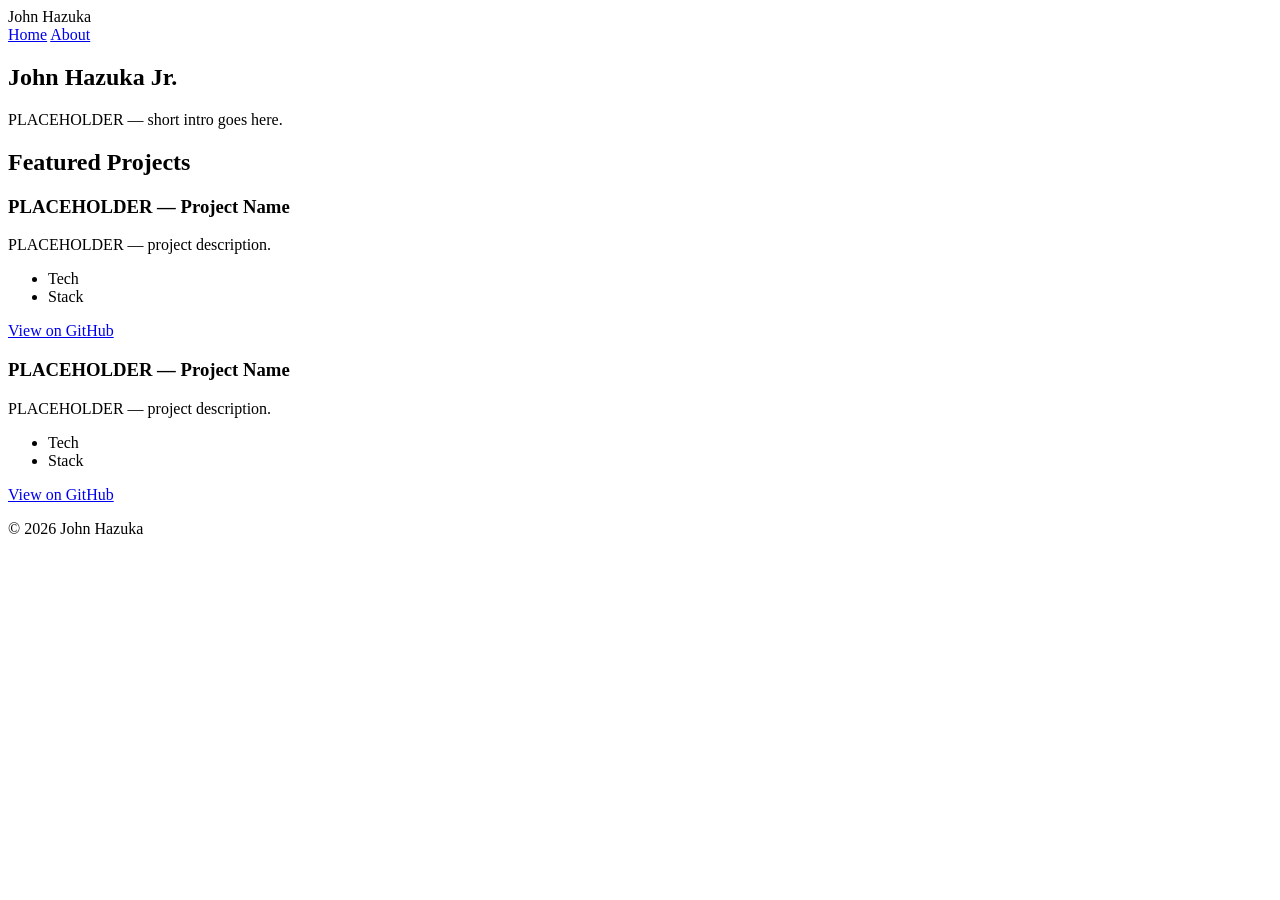
==== index.html @ 1b845841 "Create index.html Index structure" ====
<!DOCTYPE html>
<html lang="en">
<head>
  <meta charset="UTF-8">
  <meta name="viewport" content="width=device-width, initial-scale=1.0">
  <title>John Hazuka — Portfolio</title>
  <link rel="preconnect" href="https://fonts.googleapis.com">
  <link href="https://fonts.googleapis.com/css2?family=Rye&family=Source+Sans+3:wght@400;600;700&display=swap" rel="stylesheet">
  <link rel="stylesheet" href="style.css">
</head>
<body>
  <header class="site-header">
    <div class="nav-inner">
      <span class="site-title">John Hazuka</span>
      <nav class="site-nav">
        <a href="index.html">Home</a>
        <a href="about.html">About</a>
      </nav>
    </div>
  </header>

  <main>
    <section class="hero">
      <h1>John Hazuka Jr.</h1>
      <!-- TODO: short personal introduction -->
      <p>PLACEHOLDER — short intro goes here.</p>
    </section>

    <section class="projects">
      <h2>Featured Projects</h2>

      <!-- TODO: replace with real project — repeat this article per project -->
      <article class="project-card">
        <h3>PLACEHOLDER — Project Name</h3>
        <p>PLACEHOLDER — project description.</p>
        <ul class="tag-list">
          <li>Tech</li>
          <li>Stack</li>
        </ul>
        <a href="#">View on GitHub</a>
      </article>

      <article class="project-card">
        <h3>PLACEHOLDER — Project Name</h3>
        <p>PLACEHOLDER — project description.</p>
        <ul class="tag-list">
          <li>Tech</li>
          <li>Stack</li>
        </ul>
        <a href="#">View on GitHub</a>
      </article>
    </section>
  </main>

  <footer class="site-footer">
    <p>&copy; 2026 John Hazuka</p>
  </footer>
</body>
</html>
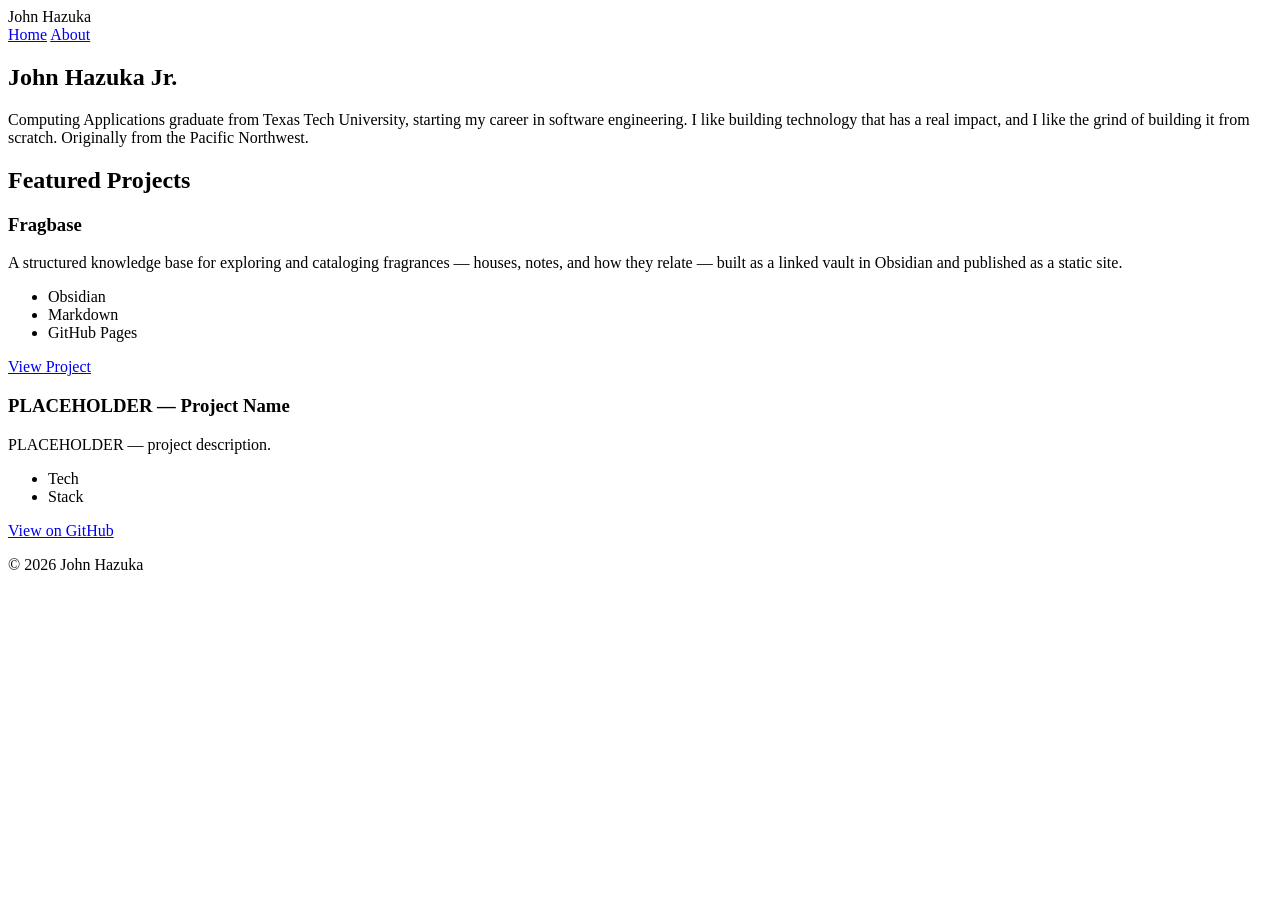
==== commit 608d79e3: "Bio added bio to index and one project" ====
--- a/index.html
+++ b/index.html
@@ -22,24 +22,24 @@
   <main>
     <section class="hero">
       <h1>John Hazuka Jr.</h1>
-      <!-- TODO: short personal introduction -->
-      <p>PLACEHOLDER — short intro goes here.</p>
+      <p>Computing Applications graduate from Texas Tech University, starting my career in software engineering. I like building technology that has a real impact, and I like the grind of building it from scratch. Originally from the Pacific Northwest.</p>
     </section>
 
     <section class="projects">
       <h2>Featured Projects</h2>
 
-      <!-- TODO: replace with real project — repeat this article per project -->
       <article class="project-card">
-        <h3>PLACEHOLDER — Project Name</h3>
-        <p>PLACEHOLDER — project description.</p>
+        <h3>Fragbase</h3>
+        <p>A structured knowledge base for exploring and cataloging fragrances — houses, notes, and how they relate — built as a linked vault in Obsidian and published as a static site.</p>
         <ul class="tag-list">
-          <li>Tech</li>
-          <li>Stack</li>
+          <li>Obsidian</li>
+          <li>Markdown</li>
+          <li>GitHub Pages</li>
         </ul>
-        <a href="#">View on GitHub</a>
+        <a href="https://johnhazukajr.github.io/frag-knowledge-base/">View Project</a>
       </article>
 
+      <!-- TODO: replace with real project — repeat this article per project -->
       <article class="project-card">
         <h3>PLACEHOLDER — Project Name</h3>
         <p>PLACEHOLDER — project description.</p>
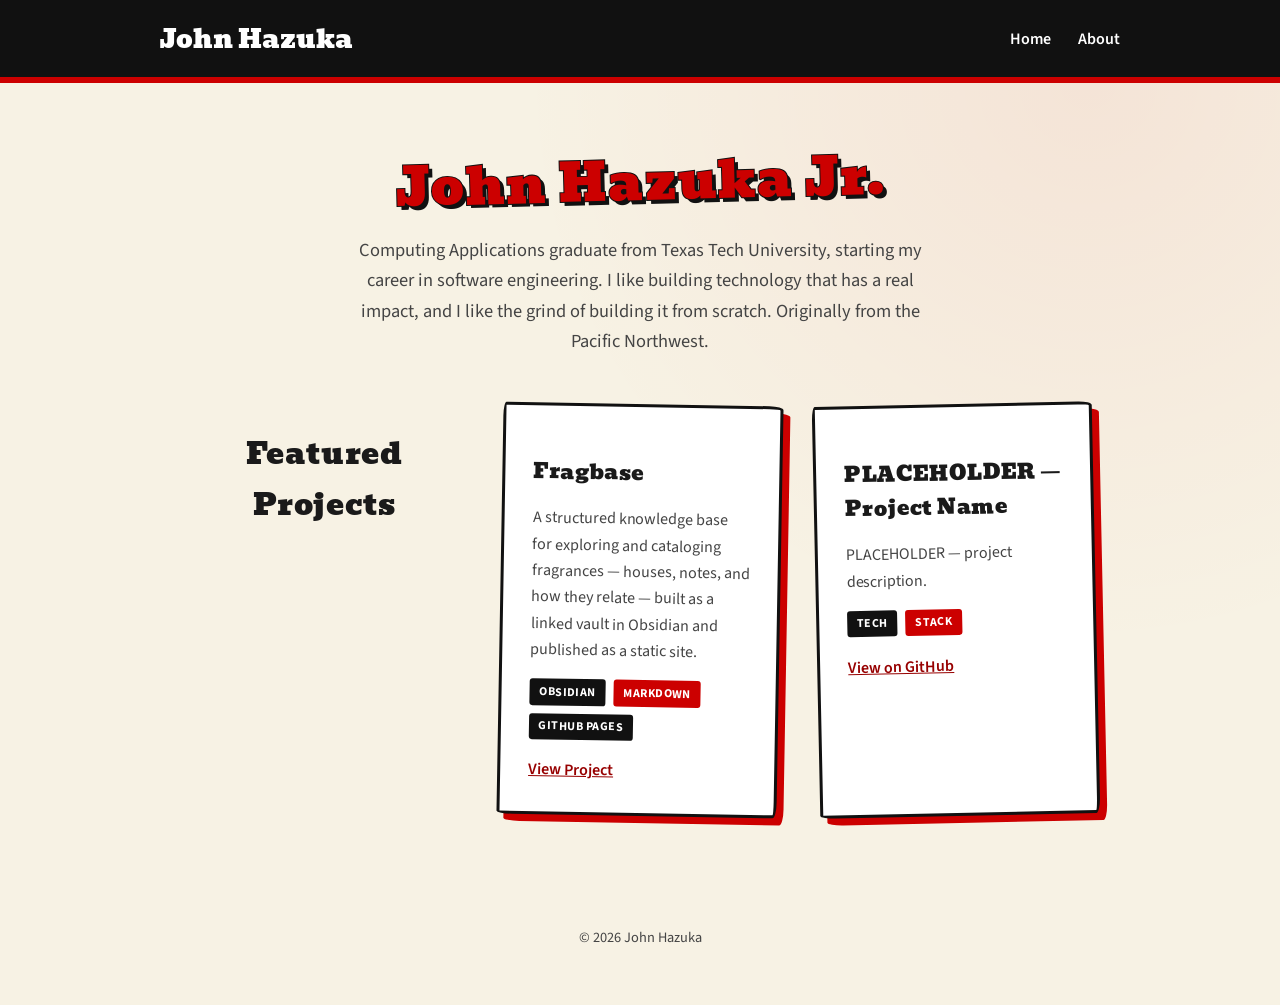
==== commit 57a6f4de: "CSS added root css styles animations" ====
--- a/index.html
+++ b/index.html
@@ -5,7 +5,7 @@
   <meta name="viewport" content="width=device-width, initial-scale=1.0">
   <title>John Hazuka — Portfolio</title>
   <link rel="preconnect" href="https://fonts.googleapis.com">
-  <link href="https://fonts.googleapis.com/css2?family=Rye&family=Source+Sans+3:wght@400;600;700&display=swap" rel="stylesheet">
+  <link href="https://fonts.googleapis.com/css2?family=Bevan&family=Source+Sans+3:wght@400;600;700&display=swap" rel="stylesheet">
   <link rel="stylesheet" href="style.css">
 </head>
 <body>
--- a/style.css
+++ b/style.css
@@ -0,0 +1,199 @@
+:root {
+  --red: #cc0000;
+  --red-dark: #970000;
+  --black: #111111;
+  --white: #ffffff;
+  --ink: #1a1a1a;
+  --gray: #444444;
+  --paper: #f7f2e4;
+
+  --font-display: "Bevan", serif;
+  --font-body: "Source Sans 3", system-ui, sans-serif;
+}
+
+* {
+  box-sizing: border-box;
+}
+
+body {
+  margin: 0;
+  color: var(--ink);
+  font-family: var(--font-body);
+  line-height: 1.65;
+  background-color: var(--paper);
+  background-image: radial-gradient(circle at 85% 8%, rgba(204, 0, 0, 0.06), transparent 40%);
+}
+
+a {
+  color: var(--red-dark);
+}
+
+a:hover {
+  color: var(--red);
+}
+
+h1, h2, h3 {
+  font-family: var(--font-display);
+  font-weight: normal;
+  letter-spacing: 0.02em;
+}
+
+.site-header {
+  background: var(--black);
+  border-bottom: 6px solid var(--red);
+  padding: 1.1rem 1.5rem;
+}
+
+.nav-inner {
+  max-width: 960px;
+  margin: 0 auto;
+  display: flex;
+  justify-content: space-between;
+  align-items: center;
+  flex-wrap: wrap;
+  gap: 0.75rem;
+}
+
+.site-title {
+  font-family: var(--font-display);
+  font-size: 1.6rem;
+  color: var(--white);
+}
+
+.site-nav a {
+  position: relative;
+  color: var(--white);
+  text-decoration: none;
+  font-weight: 600;
+  margin-left: 1.5rem;
+}
+
+.site-nav a::after {
+  content: "";
+  position: absolute;
+  left: 0;
+  bottom: -3px;
+  width: 100%;
+  height: 2px;
+  background: var(--red);
+  transform: scaleX(0);
+  transform-origin: left;
+  transition: transform 0.2s ease-out;
+}
+
+.site-nav a:hover {
+  color: var(--red);
+}
+
+.site-nav a:hover::after {
+  transform: scaleX(1);
+}
+
+main {
+  max-width: 960px;
+  margin: 0 auto;
+  padding: 3.5rem 1.5rem 4rem;
+}
+
+.hero {
+  text-align: center;
+  padding-bottom: 3rem;
+}
+
+.hero h1 {
+  display: inline-block;
+  font-size: 3.25rem;
+  margin: 0 0 0.6rem;
+  color: var(--red);
+  -webkit-text-stroke: 2px var(--black);
+  paint-order: stroke fill;
+  text-shadow: 4px 4px 0 var(--black);
+  transform: rotate(-1.5deg);
+}
+
+.hero p {
+  color: var(--gray);
+  font-size: 1.15rem;
+  max-width: 38rem;
+  margin: 0 auto;
+}
+
+.projects h2 {
+  font-size: 1.9rem;
+  text-align: center;
+  margin-bottom: 2rem;
+}
+
+.projects {
+  display: grid;
+  grid-template-columns: repeat(auto-fit, minmax(260px, 1fr));
+  gap: 2.25rem;
+}
+
+.project-card {
+  background: var(--white);
+  border: 3px solid var(--black);
+  border-radius: 3px 14px 4px 16px / 14px 4px 16px 3px;
+  padding: 1.75rem;
+  box-shadow: 7px 7px 0 var(--red);
+  transform: rotate(var(--rotate, 0deg));
+  transition: transform 0.2s ease-out, box-shadow 0.2s ease-out;
+}
+
+.project-card:nth-child(odd) {
+  --rotate: -1.2deg;
+}
+
+.project-card:nth-child(even) {
+  --rotate: 1deg;
+}
+
+.project-card:hover {
+  transform: rotate(0deg) translateY(-4px);
+  box-shadow: 10px 10px 0 var(--red);
+}
+
+.project-card h3 {
+  font-size: 1.3rem;
+  margin-bottom: 0.4rem;
+}
+
+.project-card p {
+  color: var(--gray);
+  margin-bottom: 1rem;
+}
+
+.project-card a {
+  font-weight: 600;
+}
+
+.tag-list {
+  display: flex;
+  flex-wrap: wrap;
+  gap: 0.5rem;
+  list-style: none;
+  margin: 0 0 1.1rem;
+  padding: 0;
+}
+
+.tag-list li {
+  font-size: 0.75rem;
+  font-weight: 700;
+  letter-spacing: 0.04em;
+  text-transform: uppercase;
+  color: var(--white);
+  background: var(--black);
+  border-radius: 3px;
+  padding: 0.2rem 0.6rem;
+}
+
+.tag-list li:nth-child(even) {
+  background: var(--red);
+}
+
+.site-footer {
+  text-align: center;
+  color: var(--gray);
+  font-size: 0.9rem;
+  padding: 2rem 1rem 2.5rem;
+}
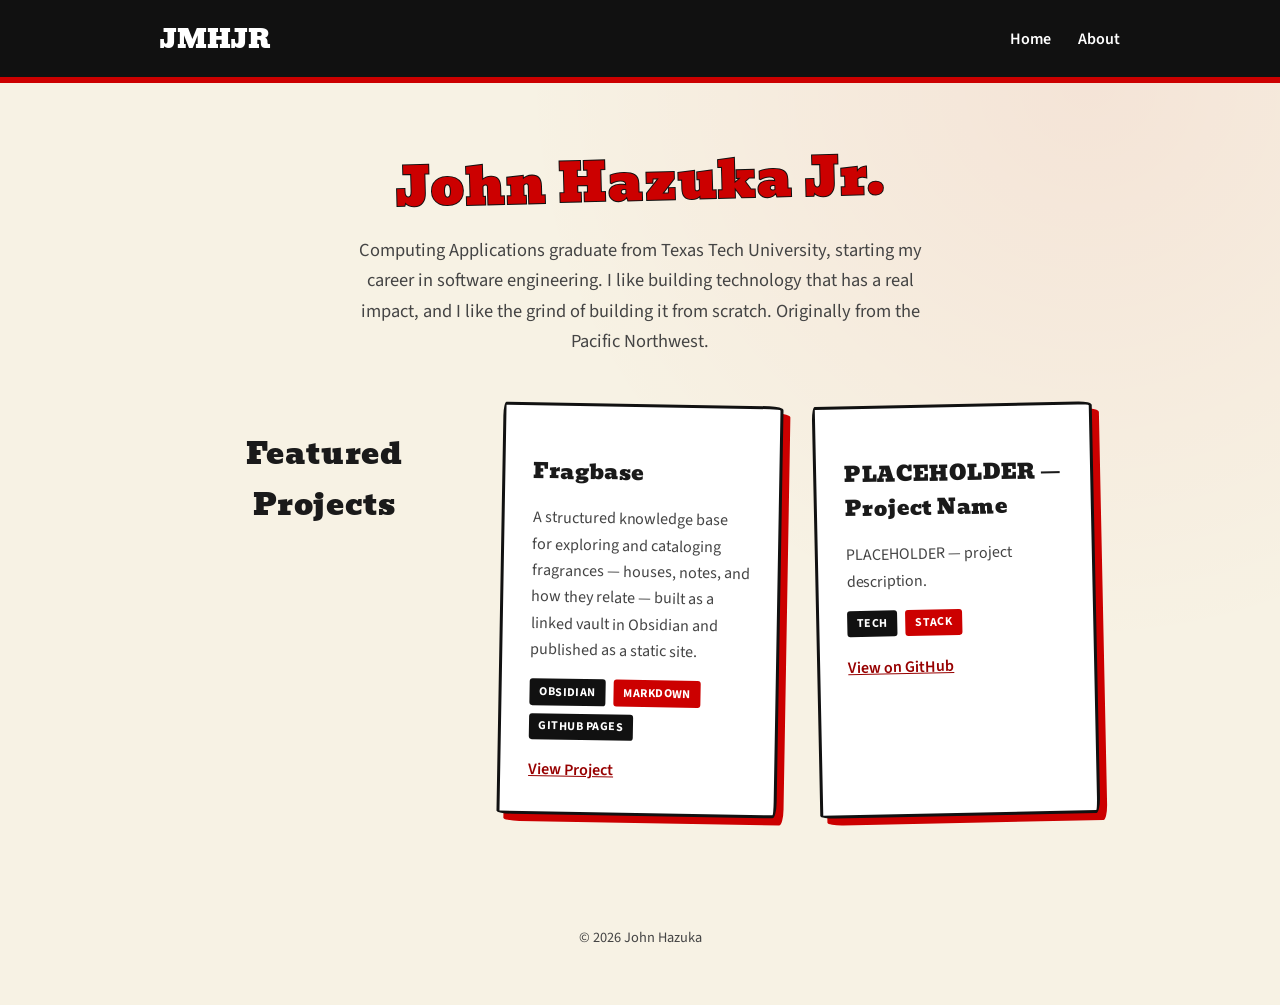
==== commit e3048233: "Stamp Animation CSS animations" ====
--- a/index.html
+++ b/index.html
@@ -11,7 +11,7 @@
 <body>
   <header class="site-header">
     <div class="nav-inner">
-      <span class="site-title">John Hazuka</span>
+      <span class="site-title">JMHJR</span>
       <nav class="site-nav">
         <a href="index.html">Home</a>
         <a href="about.html">About</a>
@@ -21,7 +21,7 @@
 
   <main>
     <section class="hero">
-      <h1>John Hazuka Jr.</h1>
+      <h1 data-text="John Hazuka Jr.">John Hazuka Jr.</h1>
       <p>Computing Applications graduate from Texas Tech University, starting my career in software engineering. I like building technology that has a real impact, and I like the grind of building it from scratch. Originally from the Pacific Northwest.</p>
     </section>
 
--- a/style.css
+++ b/style.css
@@ -101,14 +101,48 @@
 }
 
 .hero h1 {
+  position: relative;
   display: inline-block;
   font-size: 3.25rem;
   margin: 0 0 0.6rem;
   color: var(--red);
   -webkit-text-stroke: 2px var(--black);
   paint-order: stroke fill;
-  text-shadow: 4px 4px 0 var(--black);
-  transform: rotate(-1.5deg);
+  animation: stamp-in 0.45s both;
+}
+
+.hero h1::before {
+  content: attr(data-text);
+  position: absolute;
+  inset: 0;
+  z-index: -1;
+  color: var(--black);
+  -webkit-text-stroke: 0;
+  text-shadow: none;
+  opacity: 0;
+  animation: burst-flash 0.4s ease-out 0.3s both;
+}
+
+@keyframes stamp-in {
+  0% {
+    opacity: 0;
+    transform: scale(1.6) translateY(-30px) rotate(-1.5deg);
+    animation-timing-function: cubic-bezier(0.55, 0, 1, 0.45);
+  }
+  70% {
+    opacity: 1;
+    transform: scale(0.95) translateY(2px) rotate(-1.5deg);
+    animation-timing-function: ease-out;
+  }
+  100% {
+    opacity: 1;
+    transform: scale(1) translateY(0) rotate(-1.5deg);
+  }
+}
+
+@keyframes burst-flash {
+  0% { opacity: 0.55; transform: scale(1); }
+  100% { opacity: 0; transform: scale(1.35); }
 }
 
 .hero p {
@@ -136,8 +170,8 @@
   border-radius: 3px 14px 4px 16px / 14px 4px 16px 3px;
   padding: 1.75rem;
   box-shadow: 7px 7px 0 var(--red);
-  transform: rotate(var(--rotate, 0deg));
   transition: transform 0.2s ease-out, box-shadow 0.2s ease-out;
+  animation: card-pop 0.45s cubic-bezier(0.34, 1.56, 0.64, 1) both;
 }
 
 .project-card:nth-child(odd) {
@@ -148,8 +182,21 @@
   --rotate: 1deg;
 }
 
+.project-card:nth-child(1) { animation-delay: 0.45s; }
+.project-card:nth-child(2) { animation-delay: 0.6s; }
+.project-card:nth-child(3) { animation-delay: 0.75s; }
+.project-card:nth-child(4) { animation-delay: 0.9s; }
+
+@keyframes card-pop {
+  0% { opacity: 0; transform: scale(0.7) rotate(-10deg); }
+  60% { opacity: 1; transform: scale(1.05) rotate(calc(var(--rotate, 0deg) * -1)); }
+  100% { opacity: 1; transform: scale(1) rotate(var(--rotate, 0deg)); }
+}
+
+/* !important needed: a filled keyframe animation outranks a plain hover
+   rule in the cascade, so hover's transform wouldn't otherwise win */
 .project-card:hover {
-  transform: rotate(0deg) translateY(-4px);
+  transform: rotate(0deg) translateY(-4px) !important;
   box-shadow: 10px 10px 0 var(--red);
 }
 
@@ -197,3 +244,24 @@
   font-size: 0.9rem;
   padding: 2rem 1rem 2.5rem;
 }
+
+@media (prefers-reduced-motion: reduce) {
+  .hero h1,
+  .project-card {
+    animation: none;
+    opacity: 1;
+  }
+
+  .hero h1 {
+    transform: rotate(-1.5deg);
+  }
+
+  .hero h1::before {
+    animation: none;
+    opacity: 0;
+  }
+
+  .project-card {
+    transform: rotate(var(--rotate, 0deg));
+  }
+}
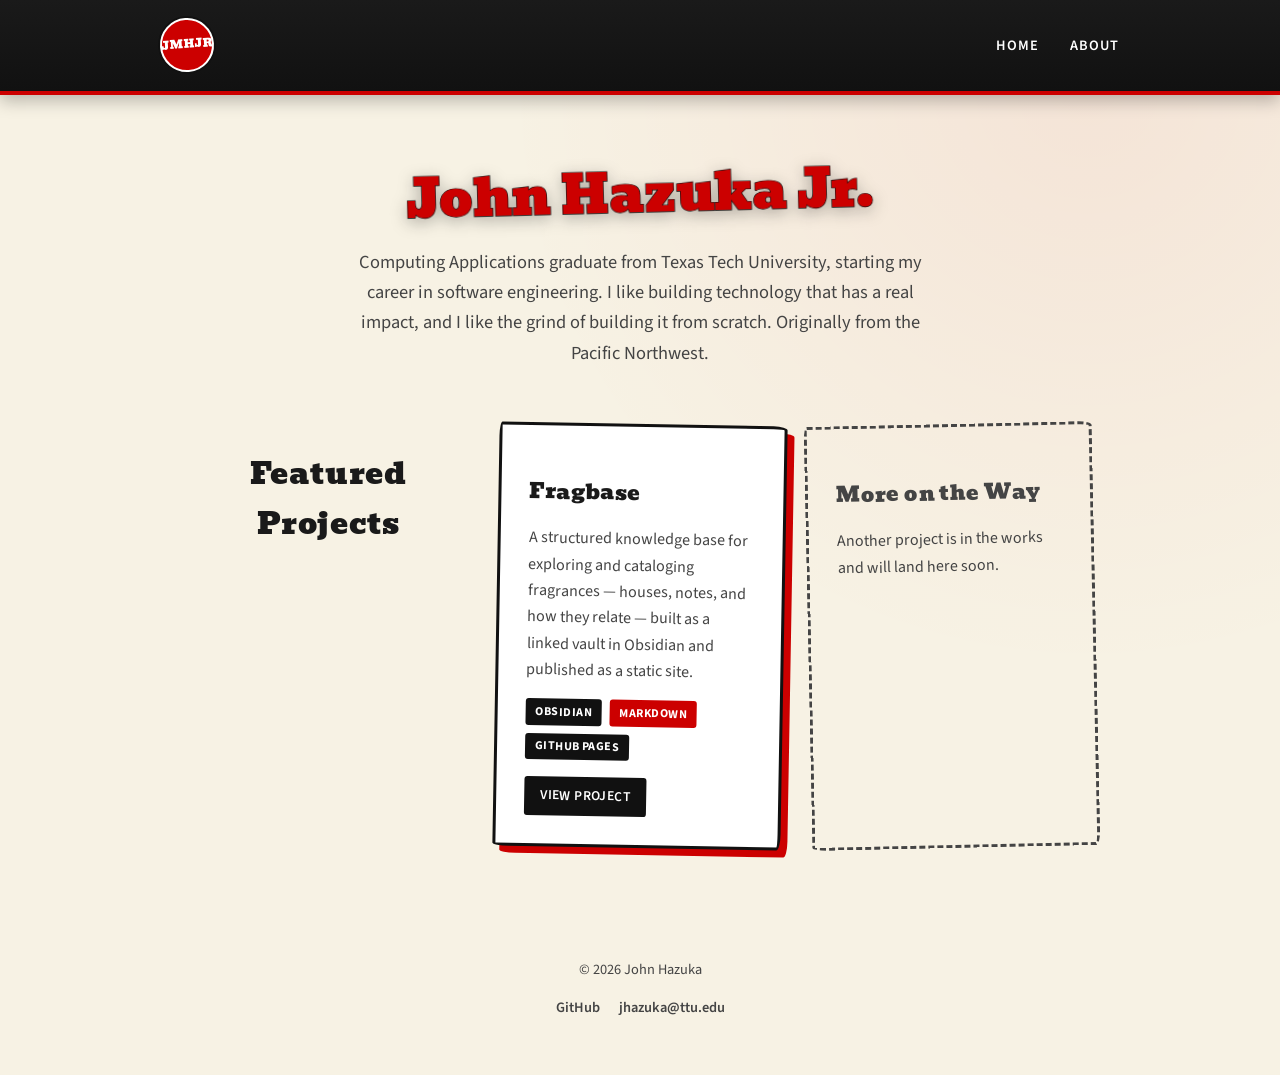
==== commit d9ea241f: "Style updates" ====
--- a/index.html
+++ b/index.html
@@ -3,6 +3,8 @@
 <head>
   <meta charset="UTF-8">
   <meta name="viewport" content="width=device-width, initial-scale=1.0">
+  <meta name="description" content="Portfolio of John Hazuka Jr. — Texas Tech Computing Applications graduate building software with a focus on engineering, AI, and security.">
+  <link rel="icon" href="data:image/svg+xml,%3Csvg xmlns='http://www.w3.org/2000/svg' viewBox='0 0 100 100'%3E%3Ccircle cx='50' cy='50' r='46' fill='%23cc0000' stroke='%23111' stroke-width='6'/%3E%3Ctext x='50' y='64' font-family='Georgia, serif' font-size='48' font-weight='bold' fill='%23fff' text-anchor='middle'%3EJ%3C/text%3E%3C/svg%3E">
   <title>John Hazuka — Portfolio</title>
   <link rel="preconnect" href="https://fonts.googleapis.com">
   <link href="https://fonts.googleapis.com/css2?family=Bevan&family=Source+Sans+3:wght@400;600;700&display=swap" rel="stylesheet">
@@ -11,7 +13,7 @@
 <body>
   <header class="site-header">
     <div class="nav-inner">
-      <span class="site-title">JMHJR</span>
+      <a href="index.html" class="site-badge" aria-label="John Hazuka Jr. — home">JMHJR</a>
       <nav class="site-nav">
         <a href="index.html">Home</a>
         <a href="about.html">About</a>
@@ -36,24 +38,23 @@
           <li>Markdown</li>
           <li>GitHub Pages</li>
         </ul>
-        <a href="https://johnhazukajr.github.io/frag-knowledge-base/">View Project</a>
+        <a href="https://johnhazukajr.github.io/frag-knowledge-base/" class="card-cta" target="_blank" rel="noopener noreferrer">View Project</a>
       </article>
 
-      <!-- TODO: replace with real project — repeat this article per project -->
-      <article class="project-card">
-        <h3>PLACEHOLDER — Project Name</h3>
-        <p>PLACEHOLDER — project description.</p>
-        <ul class="tag-list">
-          <li>Tech</li>
-          <li>Stack</li>
-        </ul>
-        <a href="#">View on GitHub</a>
+      <!-- next project slot — swap this teaser for a real project card when ready -->
+      <article class="project-card project-card--soon">
+        <h3>More on the Way</h3>
+        <p>Another project is in the works and will land here soon.</p>
       </article>
     </section>
   </main>
 
   <footer class="site-footer">
     <p>&copy; 2026 John Hazuka</p>
+    <p class="footer-links">
+      <a href="https://github.com/JohnHazukaJr" target="_blank" rel="noopener noreferrer">GitHub</a>
+      <a href="mailto:jhazuka@ttu.edu">jhazuka@ttu.edu</a>
+    </p>
   </footer>
 </body>
 </html>
--- a/style.css
+++ b/style.css
@@ -9,6 +9,10 @@
 
   --font-display: "Bevan", serif;
   --font-body: "Source Sans 3", system-ui, sans-serif;
+
+  --space-md: 1.5rem;
+  --space-lg: 2.5rem;
+  --space-xl: 3.5rem;
 }
 
 * {
@@ -22,6 +26,8 @@
   line-height: 1.65;
   background-color: var(--paper);
   background-image: radial-gradient(circle at 85% 8%, rgba(204, 0, 0, 0.06), transparent 40%);
+  -webkit-font-smoothing: antialiased;
+  -moz-osx-font-smoothing: grayscale;
 }
 
 a {
@@ -39,9 +45,10 @@
 }
 
 .site-header {
-  background: var(--black);
-  border-bottom: 6px solid var(--red);
-  padding: 1.1rem 1.5rem;
+  background: linear-gradient(180deg, #1a1a1a, var(--black));
+  border-bottom: 4px solid var(--red);
+  padding: 1.15rem 1.5rem;
+  box-shadow: 0 6px 16px rgba(0, 0, 0, 0.25);
 }
 
 .nav-inner {
@@ -54,10 +61,42 @@
   gap: 0.75rem;
 }
 
-.site-title {
+.site-badge {
+  display: inline-flex;
+  align-items: center;
+  justify-content: center;
+  width: 3.4rem;
+  height: 3.4rem;
+  border-radius: 50%;
+  background: var(--red);
+  border: 2px solid var(--white);
+  box-shadow: 0 0 0 2px var(--black);
+  color: var(--white);
   font-family: var(--font-display);
-  font-size: 1.6rem;
-  color: var(--white);
+  font-size: 0.72rem;
+  letter-spacing: 0.01em;
+  line-height: 1;
+  white-space: nowrap;
+  text-decoration: none;
+  text-transform: uppercase;
+  transform: rotate(-4deg);
+  transition: transform 0.2s ease-out, background-color 0.2s ease-out;
+}
+
+.site-badge:hover {
+  color: var(--white);
+  background: var(--red-dark);
+  transform: rotate(0deg) scale(1.06);
+}
+
+.site-badge:focus-visible {
+  outline: 2px solid var(--red);
+  outline-offset: 4px;
+}
+
+.site-nav {
+  display: flex;
+  align-items: center;
 }
 
 .site-nav a {
@@ -65,14 +104,18 @@
   color: var(--white);
   text-decoration: none;
   font-weight: 600;
-  margin-left: 1.5rem;
+  font-size: 0.9rem;
+  letter-spacing: 0.06em;
+  text-transform: uppercase;
+  padding: 0.4rem 0.1rem;
+  margin-left: 1.75rem;
 }
 
 .site-nav a::after {
   content: "";
   position: absolute;
   left: 0;
-  bottom: -3px;
+  bottom: 0;
   width: 100%;
   height: 2px;
   background: var(--red);
@@ -89,25 +132,33 @@
   transform: scaleX(1);
 }
 
+.site-nav a:focus-visible {
+  outline: 2px solid var(--red);
+  outline-offset: 4px;
+  border-radius: 2px;
+}
+
 main {
   max-width: 960px;
   margin: 0 auto;
-  padding: 3.5rem 1.5rem 4rem;
+  padding: var(--space-xl) 1.5rem 4rem;
 }
 
 .hero {
   text-align: center;
-  padding-bottom: 3rem;
+  padding-bottom: var(--space-xl);
 }
 
 .hero h1 {
   position: relative;
   display: inline-block;
-  font-size: 3.25rem;
+  font-size: clamp(2.25rem, 5vw + 1rem, 3.25rem);
   margin: 0 0 0.6rem;
+  letter-spacing: -0.01em;
   color: var(--red);
-  -webkit-text-stroke: 2px var(--black);
+  -webkit-text-stroke: 1.25px var(--black);
   paint-order: stroke fill;
+  filter: drop-shadow(0 4px 8px rgba(17, 17, 17, 0.3));
   animation: stamp-in 0.45s both;
 }
 
@@ -153,15 +204,15 @@
 }
 
 .projects h2 {
-  font-size: 1.9rem;
+  font-size: clamp(1.5rem, 2vw + 1rem, 1.9rem);
   text-align: center;
-  margin-bottom: 2rem;
+  margin-bottom: var(--space-lg);
 }
 
 .projects {
   display: grid;
   grid-template-columns: repeat(auto-fit, minmax(260px, 1fr));
-  gap: 2.25rem;
+  gap: var(--space-md);
 }
 
 .project-card {
@@ -193,13 +244,27 @@
   100% { opacity: 1; transform: scale(1) rotate(var(--rotate, 0deg)); }
 }
 
-/* !important needed: a filled keyframe animation outranks a plain hover
-   rule in the cascade, so hover's transform wouldn't otherwise win */
 .project-card:hover {
   transform: rotate(0deg) translateY(-4px) !important;
   box-shadow: 10px 10px 0 var(--red);
 }
 
+.project-card--soon {
+  background: transparent;
+  border-style: dashed;
+  border-color: var(--gray);
+  box-shadow: none;
+}
+
+.project-card--soon h3 {
+  color: var(--gray);
+}
+
+.project-card--soon:hover {
+  transform: rotate(var(--rotate, 0deg)) !important;
+  box-shadow: none;
+}
+
 .project-card h3 {
   font-size: 1.3rem;
   margin-bottom: 0.4rem;
@@ -210,8 +275,28 @@
   margin-bottom: 1rem;
 }
 
-.project-card a {
+.card-cta {
+  display: inline-block;
+  background: var(--black);
+  color: var(--white);
   font-weight: 600;
+  font-size: 0.85rem;
+  text-decoration: none;
+  text-transform: uppercase;
+  letter-spacing: 0.03em;
+  padding: 0.5rem 1rem;
+  border-radius: 3px;
+  transition: background-color 0.2s ease-out;
+}
+
+.card-cta:hover {
+  background: var(--red);
+  color: var(--white);
+}
+
+.card-cta:focus-visible {
+  outline: 2px solid var(--red);
+  outline-offset: 3px;
 }
 
 .tag-list {
@@ -245,6 +330,26 @@
   padding: 2rem 1rem 2.5rem;
 }
 
+.footer-links {
+  margin-top: 0.4rem;
+}
+
+.footer-links a {
+  color: var(--gray);
+  font-weight: 600;
+  text-decoration: none;
+  margin: 0 0.5rem;
+}
+
+.footer-links a:hover {
+  color: var(--red);
+}
+
+.footer-links a:focus-visible {
+  outline: 2px solid var(--red);
+  outline-offset: 3px;
+}
+
 @media (prefers-reduced-motion: reduce) {
   .hero h1,
   .project-card {
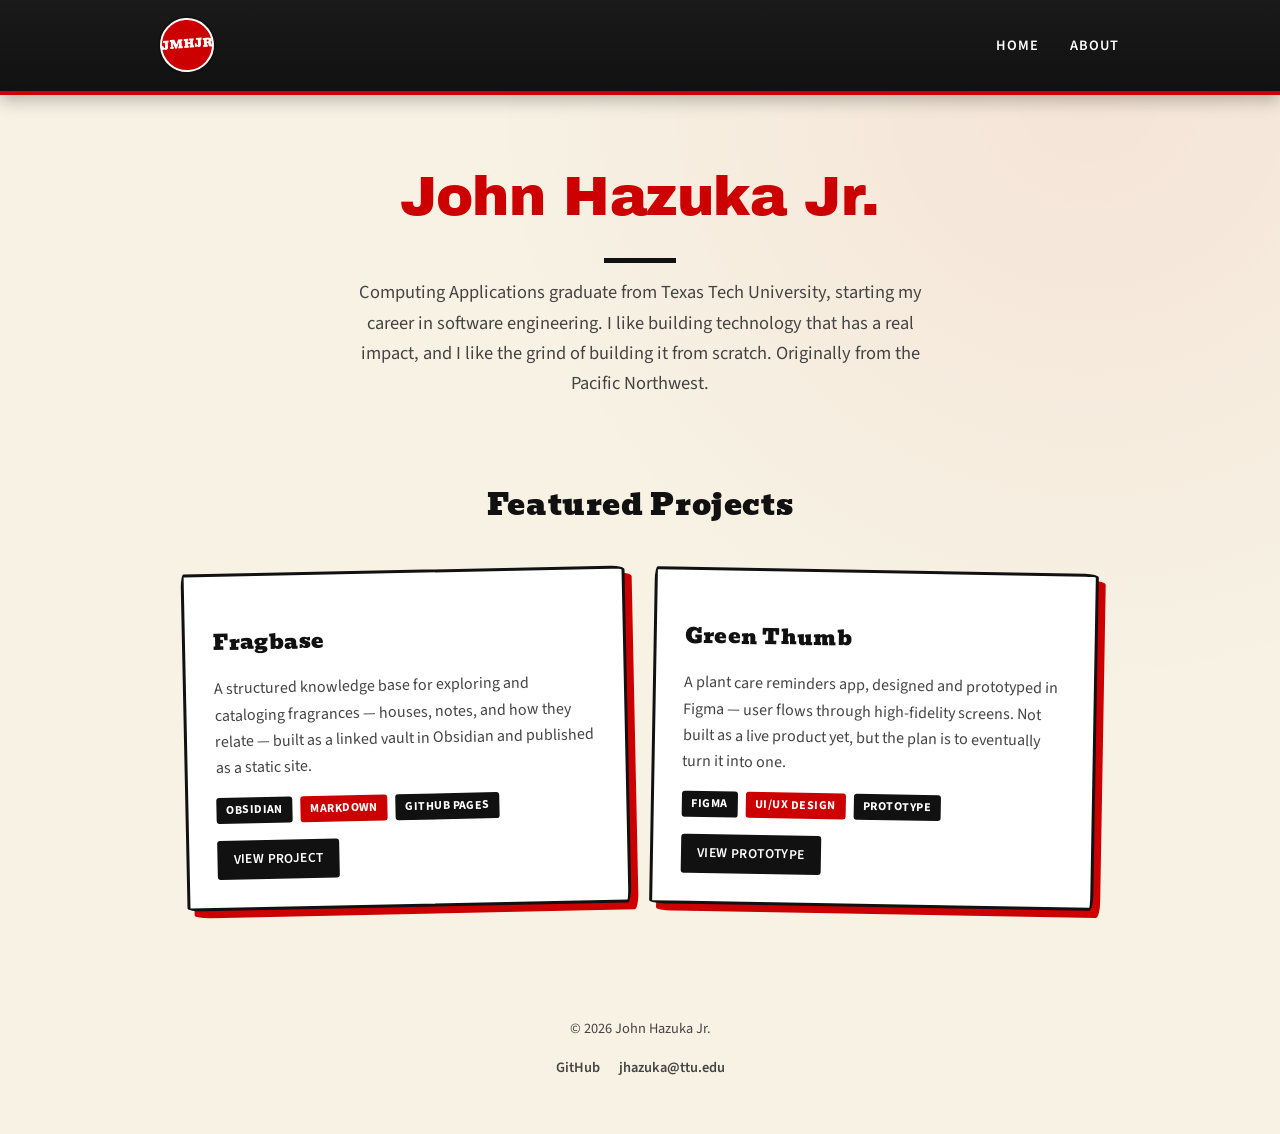
==== commit e8a1e786: "Hero header style changed" ====
--- a/index.html
+++ b/index.html
@@ -5,9 +5,9 @@
   <meta name="viewport" content="width=device-width, initial-scale=1.0">
   <meta name="description" content="Portfolio of John Hazuka Jr. — Texas Tech Computing Applications graduate building software with a focus on engineering, AI, and security.">
   <link rel="icon" href="data:image/svg+xml,%3Csvg xmlns='http://www.w3.org/2000/svg' viewBox='0 0 100 100'%3E%3Ccircle cx='50' cy='50' r='46' fill='%23cc0000' stroke='%23111' stroke-width='6'/%3E%3Ctext x='50' y='64' font-family='Georgia, serif' font-size='48' font-weight='bold' fill='%23fff' text-anchor='middle'%3EJ%3C/text%3E%3C/svg%3E">
-  <title>John Hazuka — Portfolio</title>
+  <title>John Hazuka Jr. — Portfolio</title>
   <link rel="preconnect" href="https://fonts.googleapis.com">
-  <link href="https://fonts.googleapis.com/css2?family=Bevan&family=Source+Sans+3:wght@400;600;700&display=swap" rel="stylesheet">
+  <link href="https://fonts.googleapis.com/css2?family=Archivo+Black&family=Bevan&family=Source+Sans+3:wght@400;600;700&display=swap" rel="stylesheet">
   <link rel="stylesheet" href="style.css">
 </head>
 <body>
@@ -15,7 +15,7 @@
     <div class="nav-inner">
       <a href="index.html" class="site-badge" aria-label="John Hazuka Jr. — home">JMHJR</a>
       <nav class="site-nav">
-        <a href="index.html">Home</a>
+        <a href="index.html" aria-current="page">Home</a>
         <a href="about.html">About</a>
       </nav>
     </div>
@@ -23,34 +23,41 @@
 
   <main>
     <section class="hero">
-      <h1 data-text="John Hazuka Jr.">John Hazuka Jr.</h1>
+      <h1>John Hazuka Jr.</h1>
       <p>Computing Applications graduate from Texas Tech University, starting my career in software engineering. I like building technology that has a real impact, and I like the grind of building it from scratch. Originally from the Pacific Northwest.</p>
     </section>
 
     <section class="projects">
       <h2>Featured Projects</h2>
 
-      <article class="project-card">
-        <h3>Fragbase</h3>
-        <p>A structured knowledge base for exploring and cataloging fragrances — houses, notes, and how they relate — built as a linked vault in Obsidian and published as a static site.</p>
-        <ul class="tag-list">
-          <li>Obsidian</li>
-          <li>Markdown</li>
-          <li>GitHub Pages</li>
-        </ul>
-        <a href="https://johnhazukajr.github.io/frag-knowledge-base/" class="card-cta" target="_blank" rel="noopener noreferrer">View Project</a>
-      </article>
+      <div class="project-grid">
+        <article class="project-card">
+          <h3>Fragbase</h3>
+          <p>A structured knowledge base for exploring and cataloging fragrances — houses, notes, and how they relate — built as a linked vault in Obsidian and published as a static site.</p>
+          <ul class="tag-list">
+            <li>Obsidian</li>
+            <li>Markdown</li>
+            <li>GitHub Pages</li>
+          </ul>
+          <a href="https://johnhazukajr.github.io/frag-knowledge-base/" class="card-cta" target="_blank" rel="noopener noreferrer">View Project</a>
+        </article>
 
-      <!-- next project slot — swap this teaser for a real project card when ready -->
-      <article class="project-card project-card--soon">
-        <h3>More on the Way</h3>
-        <p>Another project is in the works and will land here soon.</p>
-      </article>
+        <article class="project-card">
+          <h3>Green Thumb</h3>
+          <p>A plant care reminders app, designed and prototyped in Figma — user flows through high-fidelity screens. Not built as a live product yet, but the plan is to eventually turn it into one.</p>
+          <ul class="tag-list">
+            <li>Figma</li>
+            <li>UI/UX Design</li>
+            <li>Prototype</li>
+          </ul>
+          <a href="https://www.figma.com/design/15ux0nJ3ofYsxvQ69XyQr3/TeamHazuka_FinalProject_%22Green-Thumb-Reminders%22-Plant-Care-App?node-id=3-3&p=f&t=KFALWw1OByYxBfsJ-0" class="card-cta" target="_blank" rel="noopener noreferrer">View Prototype</a>
+        </article>
+      </div>
     </section>
   </main>
 
   <footer class="site-footer">
-    <p>&copy; 2026 John Hazuka</p>
+    <p>&copy; 2026 John Hazuka Jr.</p>
     <p class="footer-links">
       <a href="https://github.com/JohnHazukaJr" target="_blank" rel="noopener noreferrer">GitHub</a>
       <a href="mailto:jhazuka@ttu.edu">jhazuka@ttu.edu</a>
--- a/style.css
+++ b/style.css
@@ -3,11 +3,11 @@
   --red-dark: #970000;
   --black: #111111;
   --white: #ffffff;
-  --ink: #1a1a1a;
   --gray: #444444;
   --paper: #f7f2e4;
 
   --font-display: "Bevan", serif;
+  --font-hero: "Archivo Black", sans-serif;
   --font-body: "Source Sans 3", system-ui, sans-serif;
 
   --space-md: 1.5rem;
@@ -21,7 +21,7 @@
 
 body {
   margin: 0;
-  color: var(--ink);
+  color: var(--black);
   font-family: var(--font-body);
   line-height: 1.65;
   background-color: var(--paper);
@@ -150,50 +150,33 @@
 }
 
 .hero h1 {
-  position: relative;
   display: inline-block;
-  font-size: clamp(2.25rem, 5vw + 1rem, 3.25rem);
-  margin: 0 0 0.6rem;
+  font-family: var(--font-hero);
+  font-size: clamp(2.25rem, 5vw + 1rem, 3.5rem);
   letter-spacing: -0.01em;
+  margin: 0 0 0.9rem;
   color: var(--red);
-  -webkit-text-stroke: 1.25px var(--black);
-  paint-order: stroke fill;
-  filter: drop-shadow(0 4px 8px rgba(17, 17, 17, 0.3));
-  animation: stamp-in 0.45s both;
-}
-
-.hero h1::before {
-  content: attr(data-text);
-  position: absolute;
-  inset: 0;
-  z-index: -1;
-  color: var(--black);
-  -webkit-text-stroke: 0;
-  text-shadow: none;
-  opacity: 0;
-  animation: burst-flash 0.4s ease-out 0.3s both;
-}
-
-@keyframes stamp-in {
-  0% {
+  animation: hero-in 0.5s ease-out both;
+}
+
+.hero h1::after {
+  content: "";
+  display: block;
+  width: 4.5rem;
+  height: 5px;
+  margin: 0.9rem auto 0;
+  background: var(--black);
+}
+
+@keyframes hero-in {
+  from {
     opacity: 0;
-    transform: scale(1.6) translateY(-30px) rotate(-1.5deg);
-    animation-timing-function: cubic-bezier(0.55, 0, 1, 0.45);
+    transform: translateY(14px);
   }
-  70% {
+  to {
     opacity: 1;
-    transform: scale(0.95) translateY(2px) rotate(-1.5deg);
-    animation-timing-function: ease-out;
+    transform: translateY(0);
   }
-  100% {
-    opacity: 1;
-    transform: scale(1) translateY(0) rotate(-1.5deg);
-  }
-}
-
-@keyframes burst-flash {
-  0% { opacity: 0.55; transform: scale(1); }
-  100% { opacity: 0; transform: scale(1.35); }
 }
 
 .hero p {
@@ -209,7 +192,7 @@
   margin-bottom: var(--space-lg);
 }
 
-.projects {
+.project-grid {
   display: grid;
   grid-template-columns: repeat(auto-fit, minmax(260px, 1fr));
   gap: var(--space-md);
@@ -244,25 +227,11 @@
   100% { opacity: 1; transform: scale(1) rotate(var(--rotate, 0deg)); }
 }
 
+/* !important needed: a filled keyframe animation outranks a plain hover
+   rule in the cascade, so hover's transform wouldn't otherwise win */
 .project-card:hover {
   transform: rotate(0deg) translateY(-4px) !important;
   box-shadow: 10px 10px 0 var(--red);
-}
-
-.project-card--soon {
-  background: transparent;
-  border-style: dashed;
-  border-color: var(--gray);
-  box-shadow: none;
-}
-
-.project-card--soon h3 {
-  color: var(--gray);
-}
-
-.project-card--soon:hover {
-  transform: rotate(var(--rotate, 0deg)) !important;
-  box-shadow: none;
 }
 
 .project-card h3 {
@@ -357,15 +326,6 @@
     opacity: 1;
   }
 
-  .hero h1 {
-    transform: rotate(-1.5deg);
-  }
-
-  .hero h1::before {
-    animation: none;
-    opacity: 0;
-  }
-
   .project-card {
     transform: rotate(var(--rotate, 0deg));
   }
